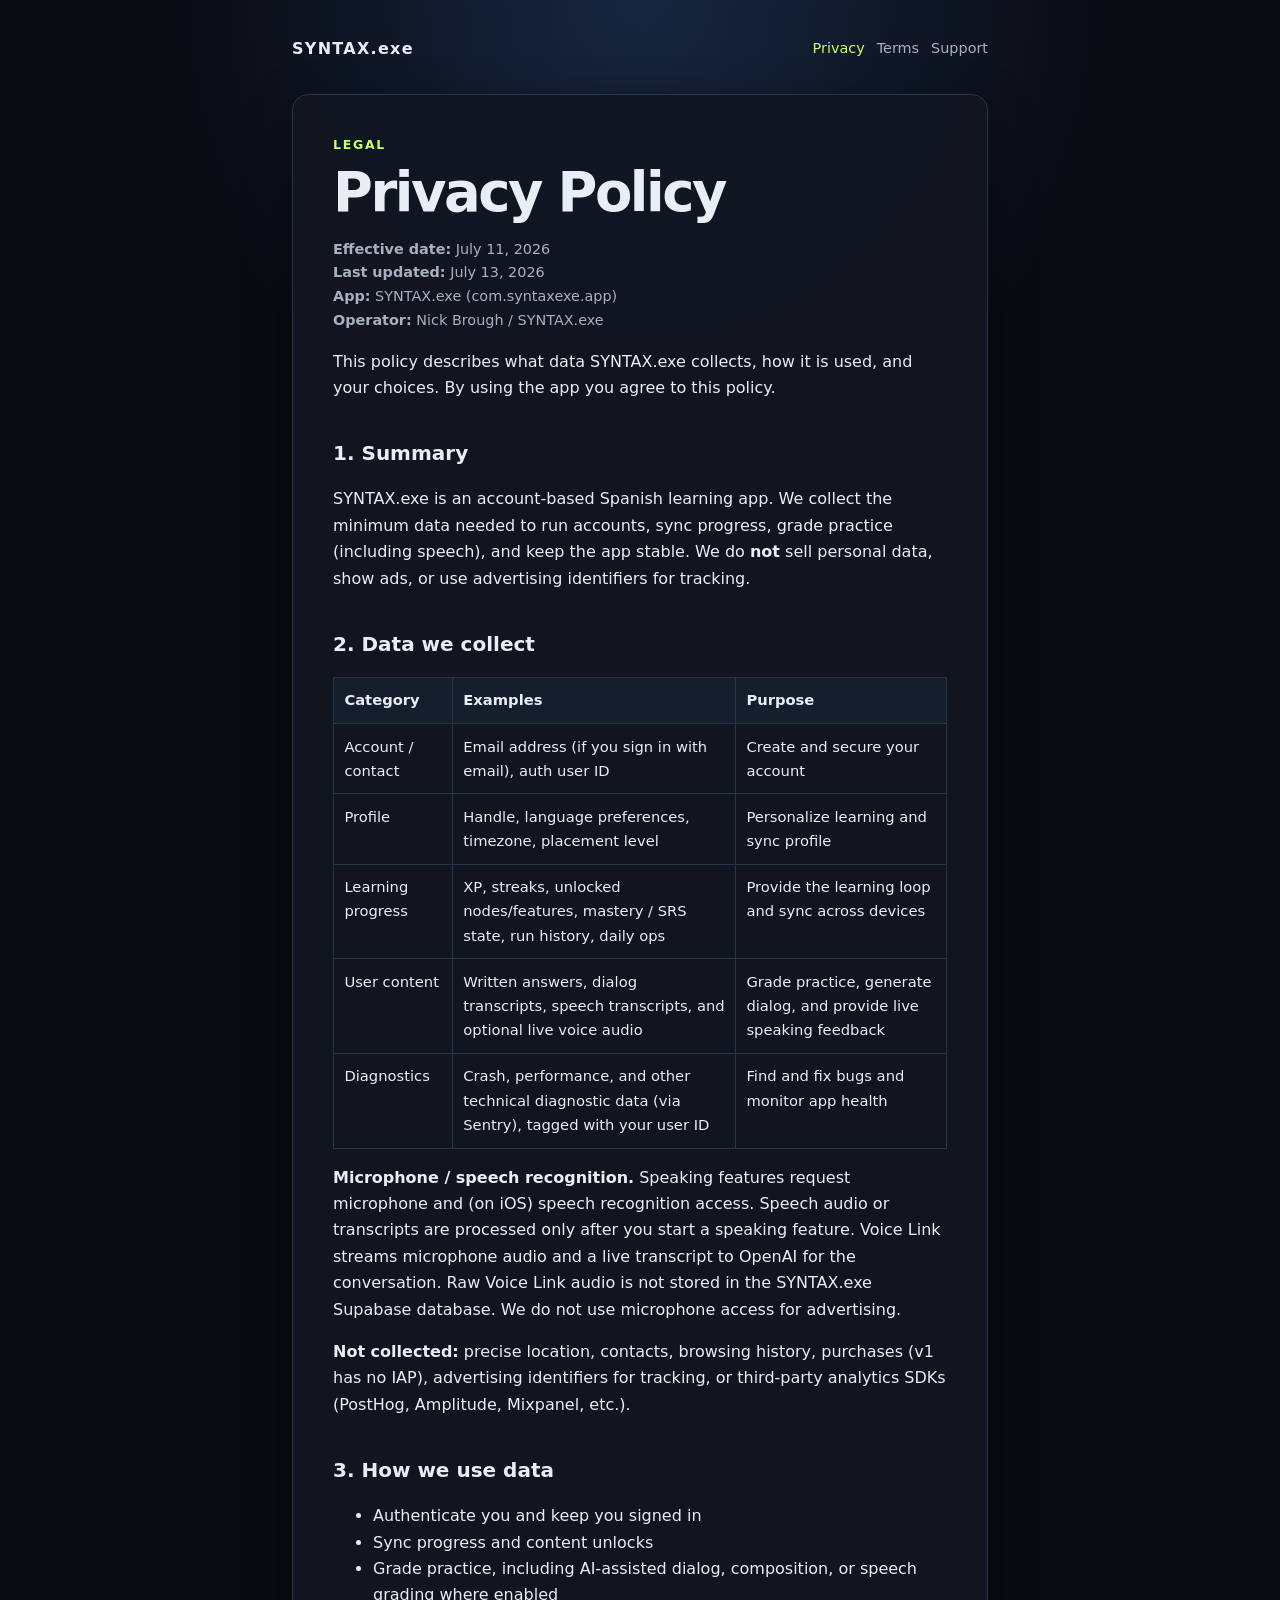
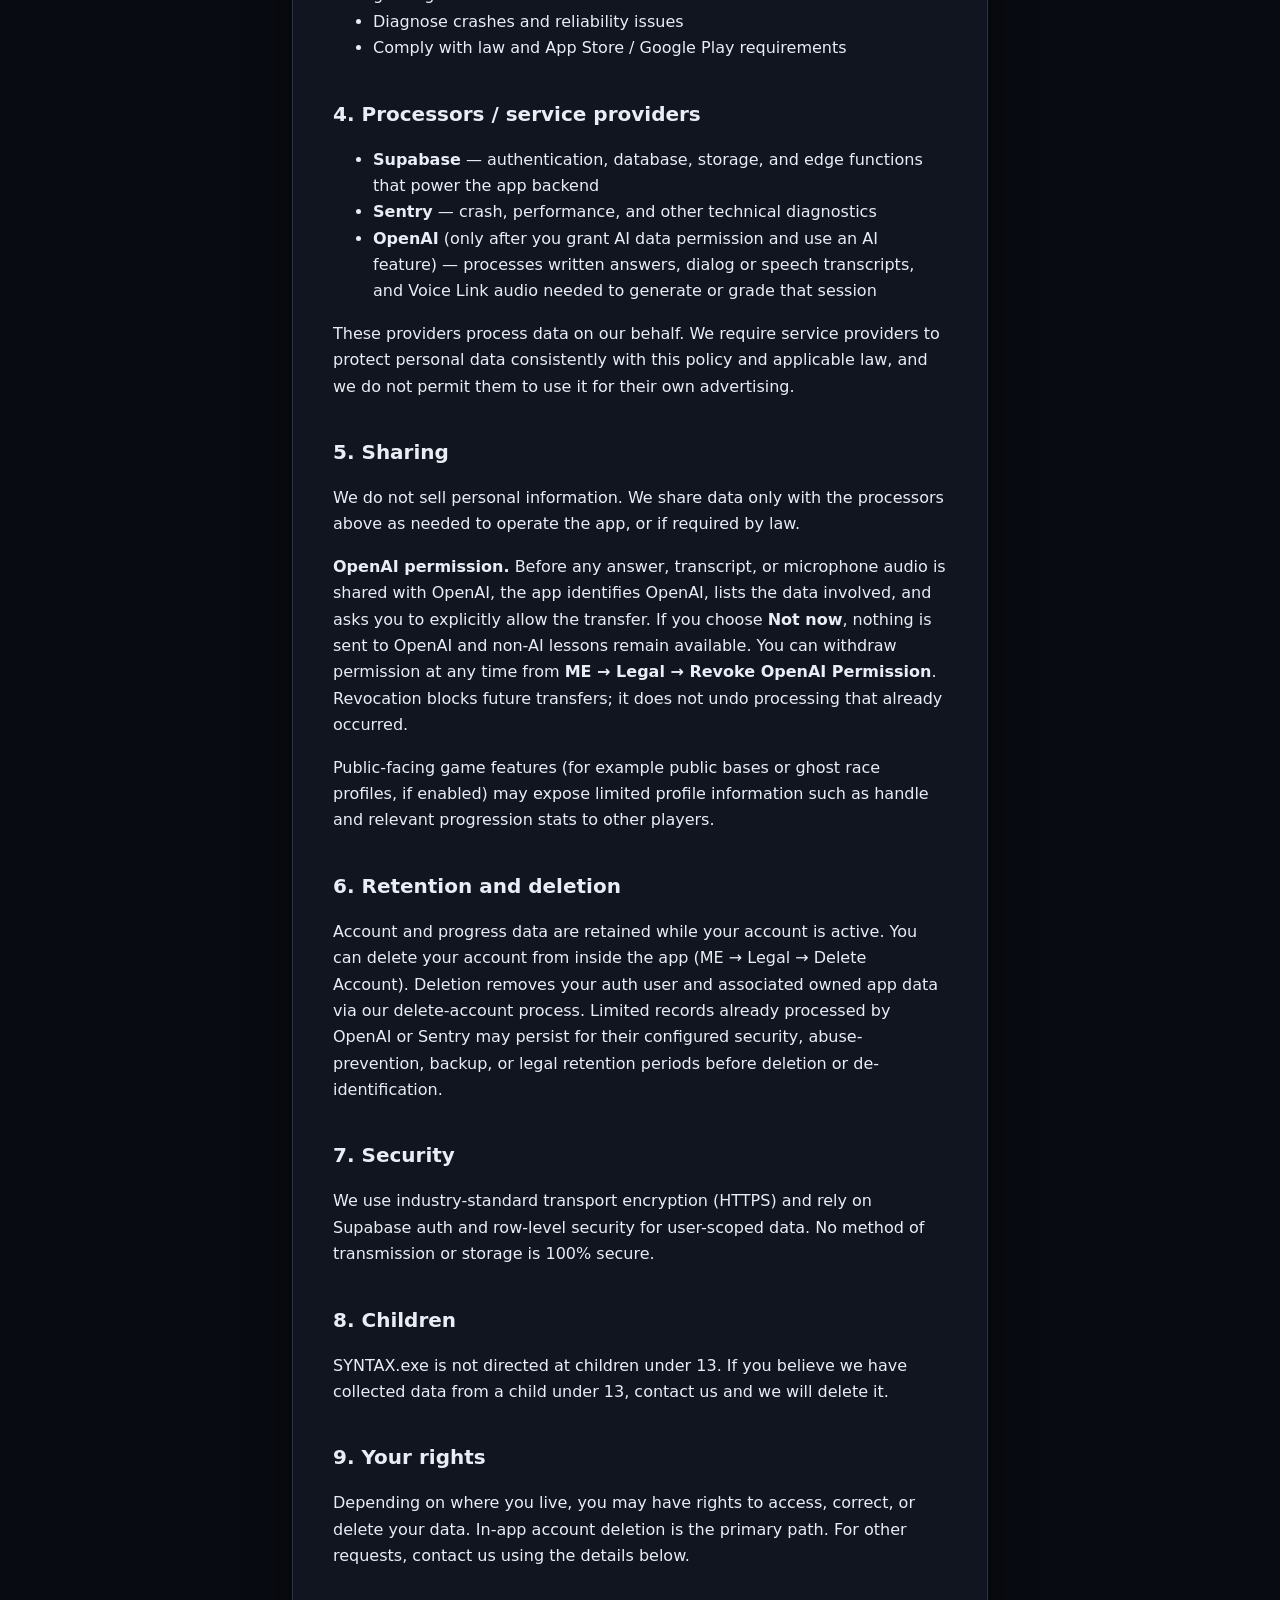
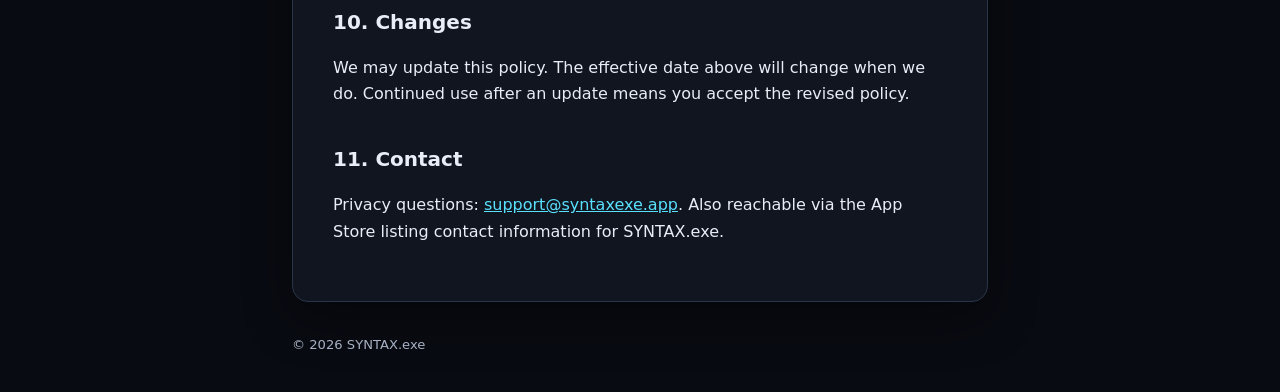
==== privacy/index.html @ a6683ec3 "Publish SYNTAX.exe legal and support pages" ====
<!doctype html>
<html lang="en">
  <head>
    <meta charset="utf-8" />
    <meta name="viewport" content="width=device-width, initial-scale=1" />
    <meta name="description" content="Privacy Policy for SYNTAX.exe." />
    <title>Privacy Policy — SYNTAX.exe</title>
    <link rel="stylesheet" href="../assets/site.css" />
  </head>
  <body>
    <main class="shell">
      <header class="site-header">
        <a class="brand" href="../index.html">SYNTAX.exe</a>
        <nav aria-label="Primary">
          <a aria-current="page" href="index.html">Privacy</a><a href="../terms/index.html">Terms</a
          ><a href="../support/index.html">Support</a>
        </nav>
      </header>
      <article class="panel">
        <p class="eyebrow">LEGAL</p>
        <h1>Privacy Policy</h1>
        <p class="meta">
          <strong>Effective date:</strong> July 11, 2026<br /><strong>Last updated:</strong> July
          13, 2026<br /><strong>App:</strong> SYNTAX.exe (com.syntaxexe.app)<br /><strong
            >Operator:</strong
          >
          Nick Brough / SYNTAX.exe
        </p>
        <p>
          This policy describes what data SYNTAX.exe collects, how it is used, and your choices. By
          using the app you agree to this policy.
        </p>
        <h2>1. Summary</h2>
        <p>
          SYNTAX.exe is an account-based Spanish learning app. We collect the minimum data needed to
          run accounts, sync progress, grade practice (including speech), and keep the app stable.
          We do <strong>not</strong> sell personal data, show ads, or use advertising identifiers
          for tracking.
        </p>
        <h2>2. Data we collect</h2>
        <table>
          <thead>
            <tr>
              <th>Category</th>
              <th>Examples</th>
              <th>Purpose</th>
            </tr>
          </thead>
          <tbody>
            <tr>
              <td>Account / contact</td>
              <td>Email address (if you sign in with email), auth user ID</td>
              <td>Create and secure your account</td>
            </tr>
            <tr>
              <td>Profile</td>
              <td>Handle, language preferences, timezone, placement level</td>
              <td>Personalize learning and sync profile</td>
            </tr>
            <tr>
              <td>Learning progress</td>
              <td>
                XP, streaks, unlocked nodes/features, mastery / SRS state, run history, daily ops
              </td>
              <td>Provide the learning loop and sync across devices</td>
            </tr>
            <tr>
              <td>User content</td>
              <td>
                Written answers, dialog transcripts, speech transcripts, and optional live voice
                audio
              </td>
              <td>Grade practice, generate dialog, and provide live speaking feedback</td>
            </tr>
            <tr>
              <td>Diagnostics</td>
              <td>
                Crash, performance, and other technical diagnostic data (via Sentry), tagged with
                your user ID
              </td>
              <td>Find and fix bugs and monitor app health</td>
            </tr>
          </tbody>
        </table>
        <p>
          <strong>Microphone / speech recognition.</strong> Speaking features request microphone and
          (on iOS) speech recognition access. Speech audio or transcripts are processed only after
          you start a speaking feature. Voice Link streams microphone audio and a live transcript to
          OpenAI for the conversation. Raw Voice Link audio is not stored in the SYNTAX.exe Supabase
          database. We do not use microphone access for advertising.
        </p>
        <p>
          <strong>Not collected:</strong> precise location, contacts, browsing history, purchases
          (v1 has no IAP), advertising identifiers for tracking, or third-party analytics SDKs
          (PostHog, Amplitude, Mixpanel, etc.).
        </p>
        <h2>3. How we use data</h2>
        <ul>
          <li>Authenticate you and keep you signed in</li>
          <li>Sync progress and content unlocks</li>
          <li>
            Grade practice, including AI-assisted dialog, composition, or speech grading where
            enabled
          </li>
          <li>Diagnose crashes and reliability issues</li>
          <li>Comply with law and App Store / Google Play requirements</li>
        </ul>
        <h2>4. Processors / service providers</h2>
        <ul>
          <li>
            <strong>Supabase</strong> — authentication, database, storage, and edge functions that
            power the app backend
          </li>
          <li><strong>Sentry</strong> — crash, performance, and other technical diagnostics</li>
          <li>
            <strong>OpenAI</strong> (only after you grant AI data permission and use an AI feature)
            — processes written answers, dialog or speech transcripts, and Voice Link audio needed
            to generate or grade that session
          </li>
        </ul>
        <p>
          These providers process data on our behalf. We require service providers to protect
          personal data consistently with this policy and applicable law, and we do not permit them
          to use it for their own advertising.
        </p>
        <h2>5. Sharing</h2>
        <p>
          We do not sell personal information. We share data only with the processors above as
          needed to operate the app, or if required by law.
        </p>
        <p>
          <strong>OpenAI permission.</strong> Before any answer, transcript, or microphone audio is
          shared with OpenAI, the app identifies OpenAI, lists the data involved, and asks you to
          explicitly allow the transfer. If you choose <strong>Not now</strong>, nothing is sent to
          OpenAI and non-AI lessons remain available. You can withdraw permission at any time from
          <strong>ME → Legal → Revoke OpenAI Permission</strong>. Revocation blocks future
          transfers; it does not undo processing that already occurred.
        </p>
        <p>
          Public-facing game features (for example public bases or ghost race profiles, if enabled)
          may expose limited profile information such as handle and relevant progression stats to
          other players.
        </p>
        <h2>6. Retention and deletion</h2>
        <p>
          Account and progress data are retained while your account is active. You can delete your
          account from inside the app (ME → Legal → Delete Account). Deletion removes your auth user
          and associated owned app data via our delete-account process. Limited records already
          processed by OpenAI or Sentry may persist for their configured security, abuse-prevention,
          backup, or legal retention periods before deletion or de-identification.
        </p>
        <h2>7. Security</h2>
        <p>
          We use industry-standard transport encryption (HTTPS) and rely on Supabase auth and
          row-level security for user-scoped data. No method of transmission or storage is 100%
          secure.
        </p>
        <h2>8. Children</h2>
        <p>
          SYNTAX.exe is not directed at children under 13. If you believe we have collected data
          from a child under 13, contact us and we will delete it.
        </p>
        <h2>9. Your rights</h2>
        <p>
          Depending on where you live, you may have rights to access, correct, or delete your data.
          In-app account deletion is the primary path. For other requests, contact us using the
          details below.
        </p>
        <h2>10. Changes</h2>
        <p>
          We may update this policy. The effective date above will change when we do. Continued use
          after an update means you accept the revised policy.
        </p>
        <h2>11. Contact</h2>
        <p>
          Privacy questions: <a href="mailto:support@syntaxexe.app">support@syntaxexe.app</a>. Also
          reachable via the App Store listing contact information for SYNTAX.exe.
        </p>
      </article>
      <footer>© 2026 SYNTAX.exe</footer>
    </main>
  </body>
</html>
---- assets/site.css ----
:root {
  color-scheme: dark;
  --background: #090b12;
  --panel: #111621;
  --line: #2a3549;
  --text: #e9edf5;
  --muted: #a7b1c3;
  --cyan: #59e1ff;
  --green: #c7ff6a;
  --max-width: 46rem;
}

* { box-sizing: border-box; }

body {
  background: radial-gradient(circle at top, #172640 0, var(--background) 30rem);
  color: var(--text);
  font-family: Inter, ui-sans-serif, system-ui, -apple-system, BlinkMacSystemFont, "Segoe UI", sans-serif;
  line-height: 1.65;
  margin: 0;
  min-height: 100vh;
}

a { color: var(--cyan); }
a:focus-visible { outline: 3px solid var(--green); outline-offset: 3px; }

.shell { margin: 0 auto; max-width: var(--max-width); padding: 1.25rem; }

.site-header {
  align-items: center;
  display: flex;
  gap: 1rem;
  justify-content: space-between;
  padding: 1rem 0 2rem;
}

.brand { color: var(--text); font-weight: 800; letter-spacing: .08em; text-decoration: none; }

nav { display: flex; flex-wrap: wrap; gap: .75rem; }
nav a { color: var(--muted); font-size: .9rem; text-decoration: none; }
nav a:hover, nav a[aria-current="page"] { color: var(--green); }

.panel {
  background: color-mix(in srgb, var(--panel) 92%, transparent);
  border: 1px solid var(--line);
  border-radius: 16px;
  box-shadow: 0 1rem 3rem #0006;
  padding: clamp(1.25rem, 4vw, 2.5rem);
}

.eyebrow { color: var(--green); font-size: .78rem; font-weight: 700; letter-spacing: .14em; margin: 0 0 .5rem; }
h1 { font-size: clamp(2rem, 8vw, 3.4rem); letter-spacing: -.045em; line-height: 1.06; margin: 0 0 1rem; }
h2 { font-size: 1.25rem; margin: 2.25rem 0 .75rem; }
h3 { font-size: 1rem; margin: 1.5rem 0 .4rem; }
p, li { max-width: 70ch; }
.lede { color: var(--muted); font-size: 1.1rem; }
.meta { color: var(--muted); font-size: .9rem; }
.cards { display: grid; gap: 1rem; grid-template-columns: repeat(auto-fit, minmax(12rem, 1fr)); margin-top: 2rem; }
.card { background: #0b1019; border: 1px solid var(--line); border-radius: 12px; color: var(--text); padding: 1.1rem; text-decoration: none; }
.card:hover { border-color: var(--cyan); transform: translateY(-2px); }
.card strong { display: block; margin-bottom: .25rem; }
table { border-collapse: collapse; display: block; font-size: .92rem; margin: 1rem 0; overflow-x: auto; width: 100%; }
th, td { border: 1px solid var(--line); padding: .65rem; text-align: left; vertical-align: top; }
th { background: #151e2d; }
hr { border: 0; border-top: 1px solid var(--line); margin: 2rem 0; }
footer { color: var(--muted); font-size: .82rem; padding: 2rem 0 1rem; }

@media (max-width: 30rem) {
  .site-header { align-items: flex-start; flex-direction: column; padding-bottom: 1.25rem; }
  .panel { border-radius: 12px; }
}
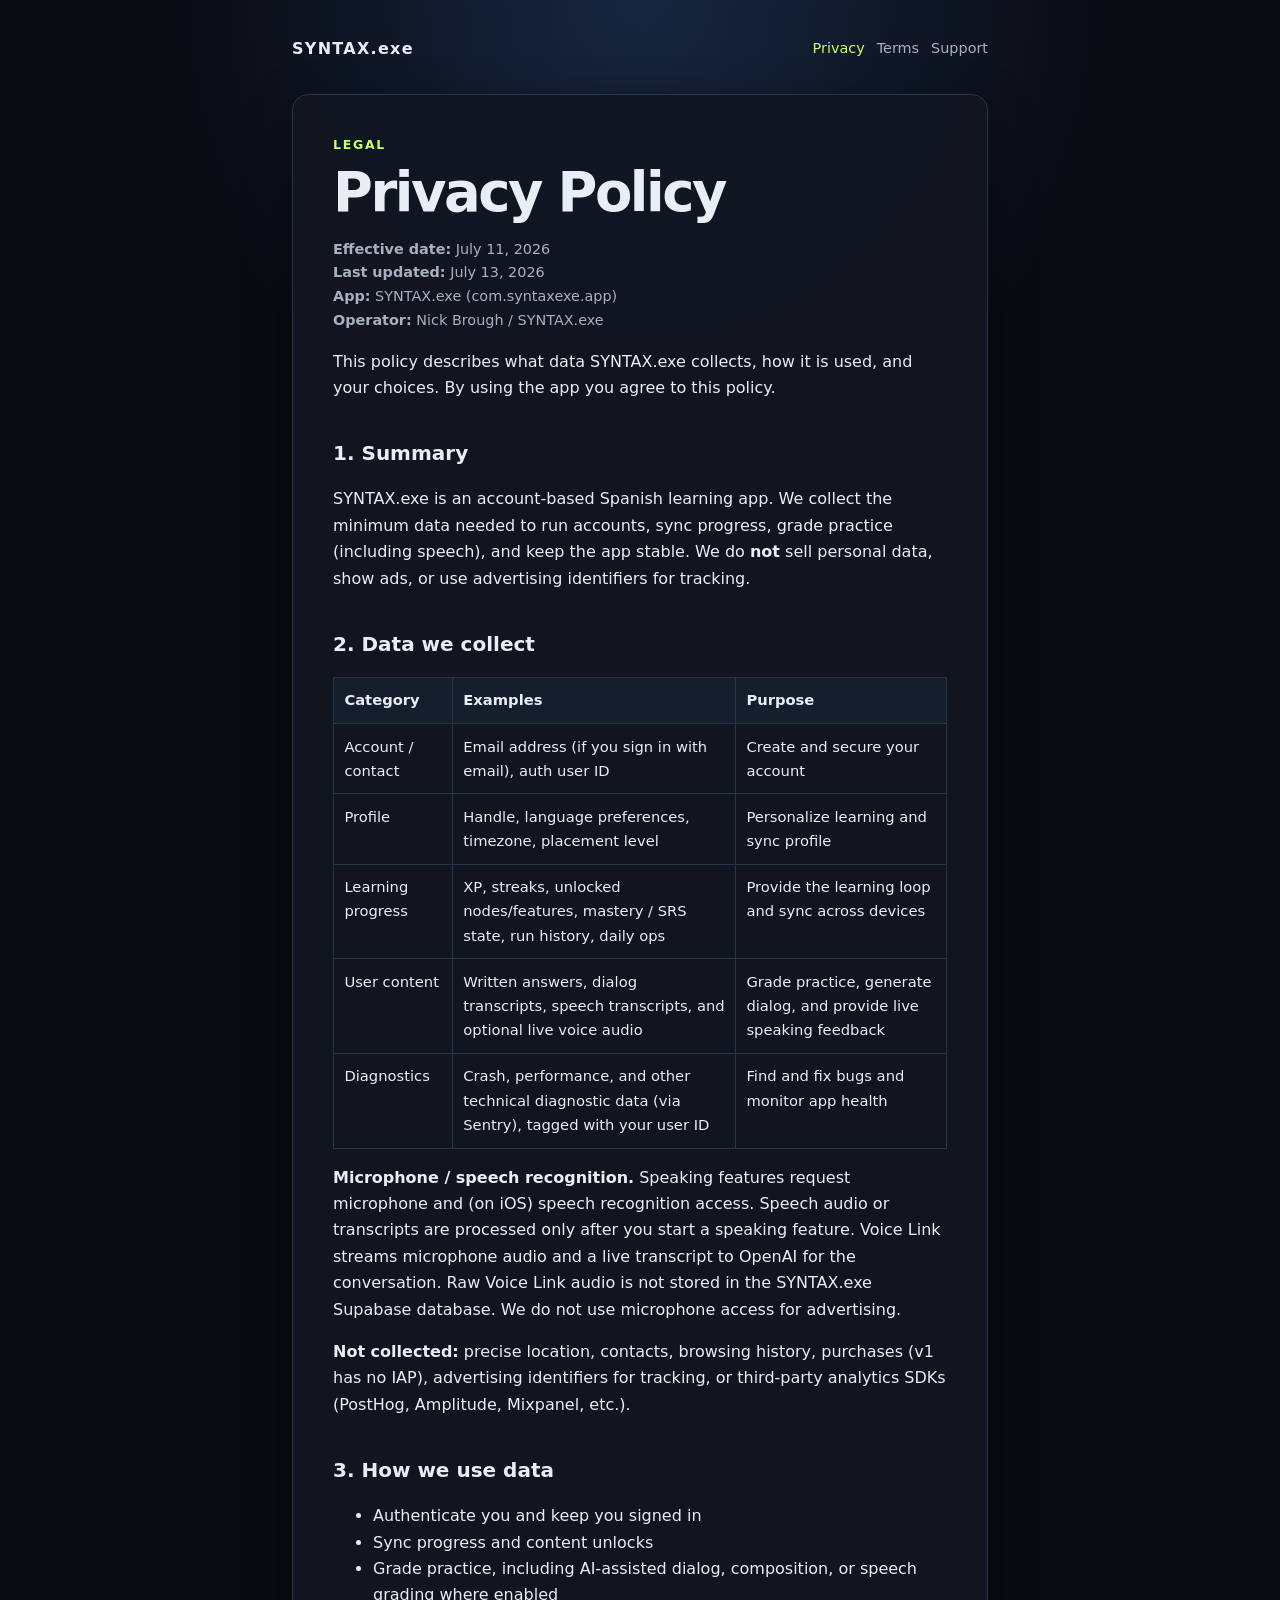
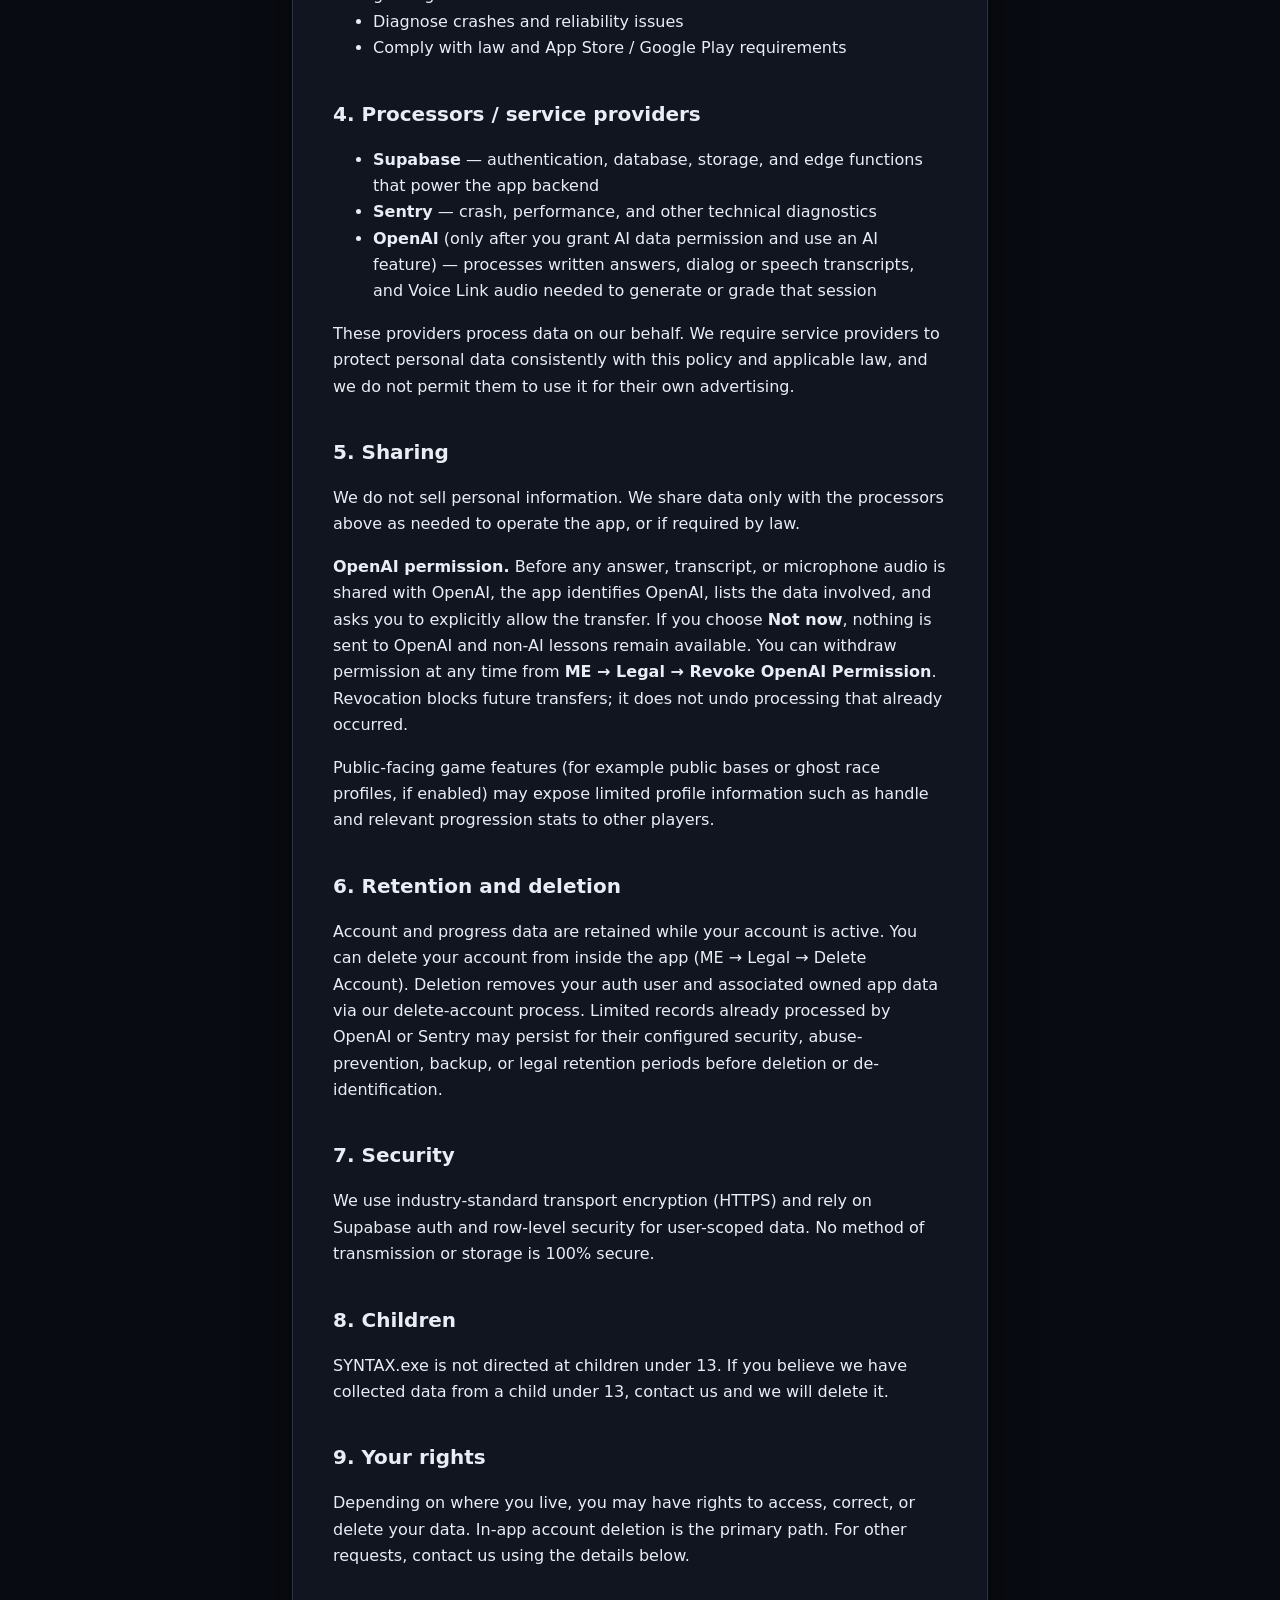
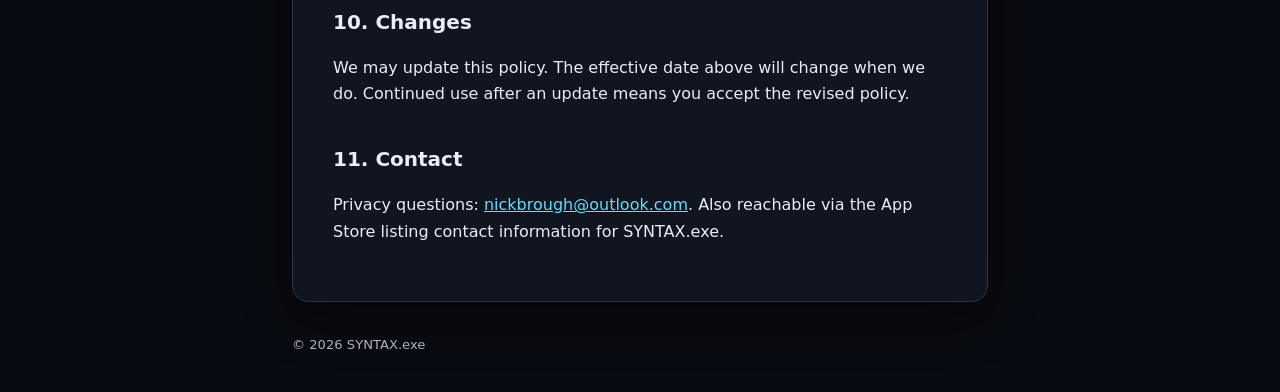
==== commit dcd1bd44: "docs: update support contact" ====
--- a/privacy/index.html
+++ b/privacy/index.html
@@ -5,6 +5,7 @@
     <meta name="viewport" content="width=device-width, initial-scale=1" />
     <meta name="description" content="Privacy Policy for SYNTAX.exe." />
     <title>Privacy Policy — SYNTAX.exe</title>
+    <link rel="icon" href="../assets/favicon.svg" type="image/svg+xml" />
     <link rel="stylesheet" href="../assets/site.css" />
   </head>
   <body>
@@ -173,7 +174,7 @@
         </p>
         <h2>11. Contact</h2>
         <p>
-          Privacy questions: <a href="mailto:support@syntaxexe.app">support@syntaxexe.app</a>. Also
+          Privacy questions: <a href="mailto:nickbrough@outlook.com">nickbrough@outlook.com</a>. Also
           reachable via the App Store listing contact information for SYNTAX.exe.
         </p>
       </article>
